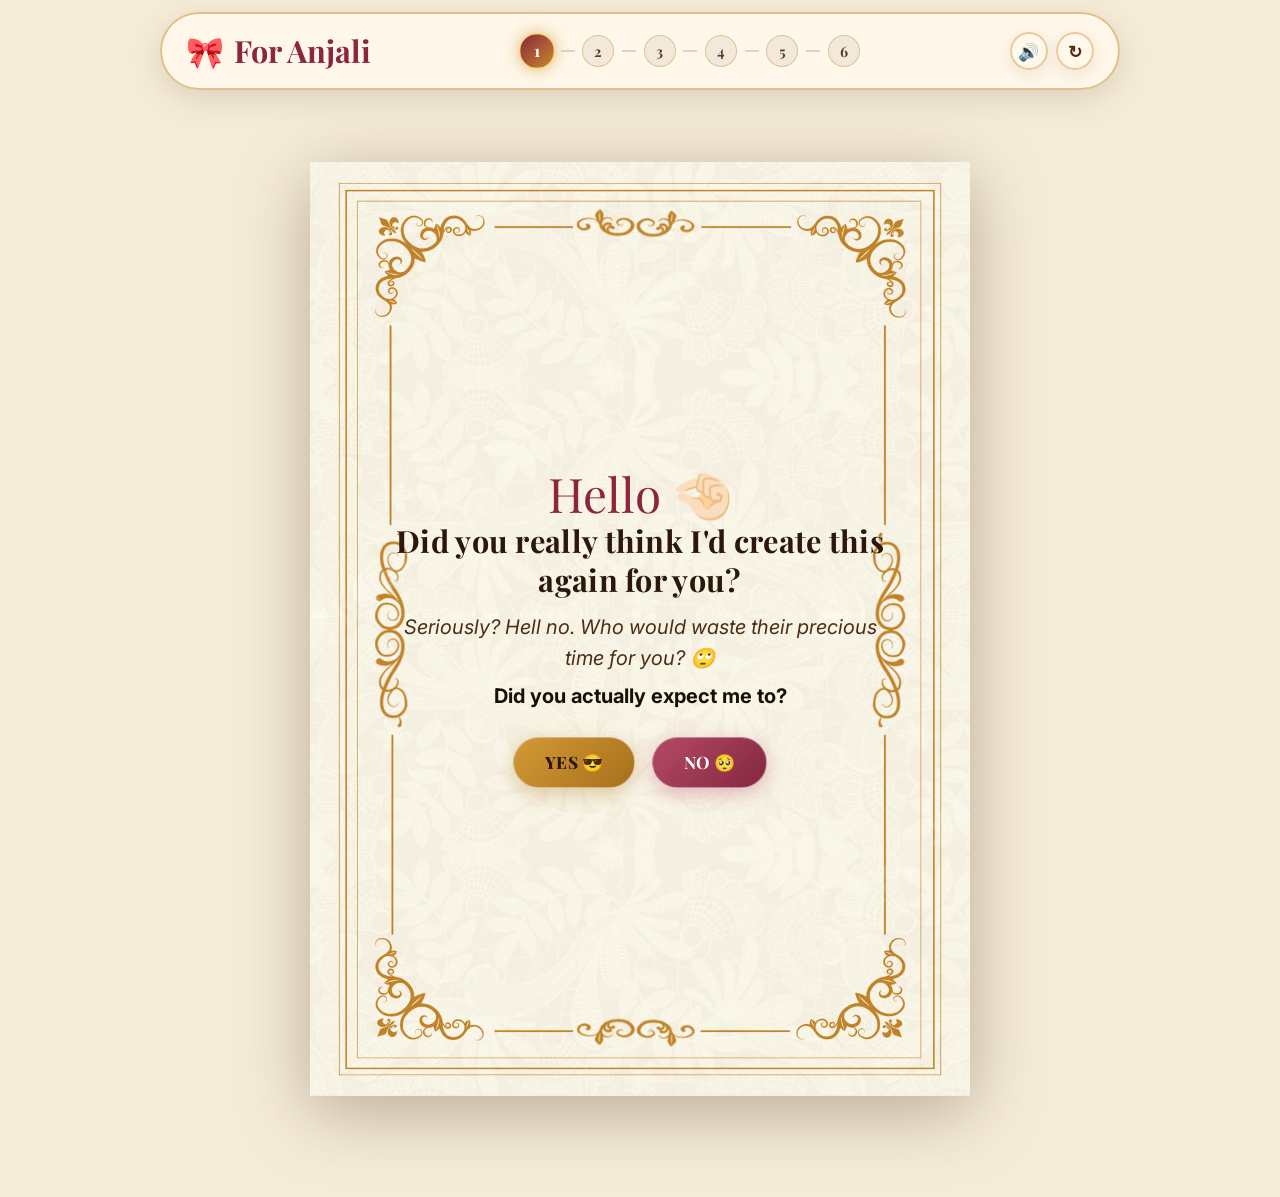
==== index.html @ f48ca557 "Add files via upload" ====
<!DOCTYPE html>
<html lang="en">

<head>
    <meta charset="UTF-8">
    <meta name="viewport"
        content="width=device-width, initial-scale=1.0, maximum-scale=1.0, viewport-fit=cover, user-scalable=no">
    <meta name="apple-mobile-web-app-capable" content="yes">
    <meta name="apple-mobile-web-app-status-bar-style" content="black-translucent">
    <title>Birthday Quest for Anjali Chandwani</title>
    <link rel="stylesheet" href="quest-core.css">
    <style>
        .page-container {
            width: min(100%, 980px);
            margin: 0 auto;
            padding: 1rem 1rem 3.5rem 1rem;
        }

        /* Screen Transitions */
        .quest-section {
            display: none;
            opacity: 0;
            transform: translateY(18px);
            transition: opacity 0.45s ease, transform 0.45s ease;
        }

        .quest-section.active {
            display: block;
            opacity: 1;
            transform: translateY(0);
        }

        /* ---------------------------------------------------------
           STAGE 1A: PARCHMENT SCROLL (starter.png)
           --------------------------------------------------------- */
        .scroll-wrapper {
            max-width: 660px;
            margin: 2.5rem auto;
            position: relative;
            filter: drop-shadow(0 15px 35px rgba(74, 44, 23, 0.35));
            animation: scrollUnroll 0.75s cubic-bezier(0.16, 1, 0.3, 1) forwards;
        }

        @keyframes scrollUnroll {
            from {
                opacity: 0;
                transform: scale(0.94) translateY(20px);
            }

            to {
                opacity: 1;
                transform: scale(1) translateY(0);
            }
        }

        .scroll-bg-img {
            width: 100%;
            display: block;
            user-select: none;
            pointer-events: none;
        }

        .scroll-content-overlay {
            position: absolute;
            inset: 12% 10% 12% 10%;
            display: flex;
            flex-direction: column;
            justify-content: center;
            align-items: center;
            text-align: center;
            padding: 1rem;
            color: #2b180a;
        }

        .scroll-eyebrow {
            font-family: var(--font-cursive);
            font-size: clamp(1.8rem, 4.5vw, 2.8rem);
            color: #8b263e;
            line-height: 1;
            margin-bottom: 0.3rem;
        }

        .scroll-title {
            font-family: var(--font-heading);
            font-size: clamp(1.2rem, 3.2vw, 1.8rem);
            font-weight: 700;
            color: #2b180a;
            line-height: 1.25;
            margin-bottom: 0.8rem;
        }

        .scroll-body {
            font-family: var(--font-body);
            font-size: clamp(1rem, 2.2vw, 1.18rem);
            color: #4a2e16;
            line-height: 1.5;
            margin-bottom: 0.5rem;
            font-style: italic;
        }

        .scroll-body.highlight {
            font-weight: 700;
            color: #1a0f06;
            font-style: normal;
        }

        .scroll-btn-group {
            display: flex;
            gap: 1rem;
            justify-content: center;
            flex-wrap: wrap;
            margin-top: 1rem;
            z-index: 10;
        }

        /* ---------------------------------------------------------
           STAGE 1B: VINTAGE LETTER CARD
           --------------------------------------------------------- */
        .vintage-card {
            max-width: 680px;
            margin: 3rem auto;
            padding: clamp(2rem, 5vw, 3.2rem);
            text-align: center;
        }

        .vintage-card-title {
            font-family: var(--font-heading);
            font-size: clamp(2rem, 5vw, 2.8rem);
            line-height: 1.2;
            margin-bottom: 1rem;
            color: #3b2210;
        }

        .vintage-p {
            color: var(--text-muted);
            font-size: clamp(1.05rem, 2.2vw, 1.25rem);
            line-height: 1.7;
            margin-bottom: 1.4rem;
        }

        /* ---------------------------------------------------------
           STAGE 2: PUZZLE #01 (5x4 IMAGE PUZZLE)
           --------------------------------------------------------- */
        .puzzle-header {
            text-align: center;
            margin-bottom: 1.8rem;
        }

        .puzzle-grid-layout {
            display: grid;
            grid-template-columns: 1fr 310px;
            gap: 1.6rem;
            align-items: start;
        }

        .board-container {
            padding: 1.4rem;
        }

        .puzzle-controls {
            display: flex;
            gap: 0.6rem;
            justify-content: center;
            margin-bottom: 1.2rem;
            flex-wrap: wrap;
        }

        .puzzle-stats-row {
            display: flex;
            gap: 0.8rem;
            margin-bottom: 1.2rem;
        }

        .puzzle-stat-box {
            flex: 1;
            background: rgba(255, 248, 235, 0.95);
            border: 1px solid rgba(198, 138, 44, 0.4);
            border-radius: var(--radius-sm);
            padding: 0.6rem;
            text-align: center;
        }

        .puzzle-stat-box strong {
            display: block;
            font-size: 1.35rem;
            font-family: var(--font-heading);
            color: var(--accent-crimson);
        }

        .puzzle-stat-box span {
            font-size: 0.75rem;
            color: var(--text-dim);
            text-transform: uppercase;
            letter-spacing: 0.1em;
        }

        /* 8 Rows x 6 Cols Board */
        .board-frame {
            background: #eddcc4;
            border: 2px solid rgba(198, 138, 44, 0.6);
            border-radius: var(--radius-md);
            padding: 8px;
            box-shadow: inset 0 2px 10px rgba(74, 44, 23, 0.25);
        }

        #puzzleBoard {
            width: 100%;
            aspect-ratio: 6 / 8;
            display: grid;
            grid-template-columns: repeat(6, 1fr);
            grid-template-rows: repeat(8, 1fr);
            gap: 3px;
            border-radius: 6px;
            overflow: hidden;
            background: #dfcbb0;
        }

        .puzzle-slot {
            position: relative;
            border: 1px dashed rgba(139, 90, 43, 0.4);
            background: rgba(255, 255, 255, 0.35);
            transition: all 0.15s ease;
            display: flex;
            align-items: center;
            justify-content: center;
        }

        .puzzle-slot.over {
            border-color: #8b263e;
            background: rgba(139, 38, 62, 0.2);
            box-shadow: inset 0 0 0 2px rgba(139, 38, 62, 0.4);
        }

        .puzzle-slot.correct {
            border: 1px solid rgba(45, 106, 79, 0.8);
        }

        .puzzle-slot.hint-target {
            border-color: var(--accent-crimson);
            box-shadow: inset 0 0 0 3px rgba(139, 38, 62, 0.6);
            animation: hintPulse 0.7s ease-in-out 4;
        }

        .puzzle-slot img {
            width: 100%;
            height: 100%;
            display: block;
            object-fit: cover;
            pointer-events: none;
            user-select: none;
        }

        /* Pieces Tray */
        .pieces-tray {
            padding: 1.3rem;
            margin-top: 1.4rem;
        }

        .tray-head {
            display: flex;
            justify-content: space-between;
            align-items: center;
            margin-bottom: 0.9rem;
        }

        .tray-head strong {
            font-size: 1.05rem;
            font-family: var(--font-heading);
            color: #2b180d;
        }

        .tray-head span {
            color: var(--text-dim);
            font-size: 0.82rem;
        }

        #piecesPool {
            display: grid;
            grid-template-columns: repeat(6, 1fr);
            gap: 8px;
        }

        .puzzle-piece {
            position: relative;
            aspect-ratio: 1 / 1.25;
            overflow: hidden;
            border: 2px solid rgba(198, 138, 44, 0.5);
            border-radius: 8px;
            background: #ebd8be;
            cursor: grab;
            touch-action: none;
            user-select: none;
            transition: transform 0.15s ease, border-color 0.15s ease, opacity 0.15s ease;
        }

        .puzzle-piece img {
            width: 100%;
            height: 100%;
            object-fit: cover;
            display: block;
            pointer-events: none;
        }

        .puzzle-piece.selected {
            border-color: var(--accent-crimson);
            box-shadow: 0 0 0 3px rgba(139, 38, 62, 0.4);
            transform: translateY(-4px) scale(1.05);
        }

        .puzzle-piece.hint-piece {
            border-color: var(--accent-crimson);
            box-shadow: 0 0 0 4px rgba(139, 38, 62, 0.5);
            animation: hintPulse 0.7s ease-in-out 4;
        }

        .puzzle-piece.placed {
            opacity: 0.25;
            filter: grayscale(0.7);
            pointer-events: none;
        }

        .piece-badge {
            position: absolute;
            right: 3px;
            bottom: 3px;
            padding: 2px 5px;
            border-radius: 4px;
            background: rgba(43, 24, 13, 0.85);
            font-size: 8px;
            font-weight: 800;
            color: #fff;
        }

        /* Preview Sidebar */
        .preview-sidebar {
            padding: 1.3rem;
        }

        .preview-img-wrap {
            border-radius: var(--radius-md);
            overflow: hidden;
            border: 2px solid rgba(198, 138, 44, 0.5);
            background: #fff;
            margin: 0.9rem 0;
            box-shadow: 0 8px 25px rgba(74, 44, 23, 0.15);
        }

        .preview-img-wrap img {
            width: 100%;
            display: block;
            object-fit: cover;
        }

        /* Drag Ghost */
        .puzzle-drag-ghost {
            position: fixed;
            z-index: 10000;
            width: 82px;
            aspect-ratio: 1 / 1.25;
            overflow: hidden;
            border: 2px solid #8b263e;
            border-radius: 8px;
            box-shadow: 0 15px 35px rgba(0, 0, 0, 0.4);
            pointer-events: none;
            transform: translate(-50%, -50%) rotate(2deg) scale(1.05);
        }

        .puzzle-drag-ghost img {
            width: 100%;
            height: 100%;
            display: block;
            object-fit: cover;
        }

        @keyframes hintPulse {

            0%,
            100% {
                transform: scale(1);
            }

            50% {
                transform: scale(0.93);
            }
        }

        /* Roast modal */
        .roast-meme-img {
            width: min(100%, 270px);
            border-radius: var(--radius-md);
            margin: 1.2rem auto;
            box-shadow: 0 10px 30px rgba(74, 44, 23, 0.35);
            border: 2px solid var(--accent-crimson);
            display: block;
        }

        @media (max-width: 860px) {
            .puzzle-grid-layout {
                grid-template-columns: 1fr;
            }

            .preview-sidebar {
                order: 3;
            }

            #piecesPool {
                grid-template-columns: repeat(4, 1fr);
            }

            .scroll-content-overlay {
                inset: 16% 8% 16% 8%;
            }
        }
    </style>
</head>

<body>
    <div class="quest-ambient-bg"></div>

    <main class="page-container">

        <!-- =========================================================
             STAGE 1A: THE VINTAGE SCROLL WELCOME (starter.png)
             ========================================================= -->
        <section id="welcomeScreenA" class="quest-section active">
            <div class="scroll-wrapper">
                <img src="starter.png" alt="Ancient Parchment Scroll" class="scroll-bg-img">
                <div class="scroll-content-overlay">
                    <div class="scroll-eyebrow">Hello 🤏🏻</div>
                    <h1 class="scroll-title">Did you really think I'd create this again for you?</h1>

                    <p class="scroll-body">
                        Seriously? Hell no. Who would waste their precious time for you? 🙄
                    </p>
                    <p class="scroll-body highlight">
                        Did you actually expect me to?
                    </p>

                    <div class="scroll-btn-group">
                        <button id="welcomeYesBtn" class="btn-quest btn-quest-gold">
                            YES 😎
                        </button>
                        <button id="welcomeNoBtn" class="btn-quest btn-quest-pink">
                            NO 🥺
                        </button>
                    </div>
                </div>
            </div>
        </section>

        <!-- =========================================================
             STAGE 1B: BIRTHDAY REVEAL NOTE
             ========================================================= -->
        <section id="welcomeScreenB" class="quest-section vintage-card glass-card">
            <div class="eyebrow">✨ Yes, I know who that stupid is.</div>
            <h1 class="vintage-card-title">That stupid “I'm.”</h1>

            <p class="vintage-p"
                style="font-size: 1.4rem; color: #8b263e; font-weight: 700; line-height: 1.4; margin: 0.8rem 0;">
                Btw... Happy Birthday, Miss Anjali Chandwani! 🎂
            </p>
            <p class="vintage-p">
                I have something prepared so enjoy and use your little mind (if you have one 😛).
            </p>

            <div class="scroll-btn-group" style="margin-top: 2rem;">
                <button id="letsGoBtn" class="btn-quest btn-quest-gold"
                    style="font-size: 1.1rem; padding: 0.9rem 2.8rem;">
                    Let's Go
                </button>
            </div>
        </section>

        <!-- =========================================================
             STAGE 2: PUZZLE #01 (8x6 IMAGE PUZZLE)
             ========================================================= -->
        <section id="puzzleSection" class="quest-section">
            <div class="puzzle-header">
                <div class="eyebrow">🧩 PUZZLE #01</div>
                <h1 style="font-size: clamp(2rem, 5vw, 3rem); margin-bottom: 0.5rem; color: #2b180d;">
                    Solve the Memory Puzzle
                </h1>
                <p
                    style="color: var(--text-muted); font-size: 1.1rem; max-width: 680px; margin: 0 auto 0.5rem auto; line-height: 1.65;">
                    Did you remember that you once told me you wanted to solve 1,000 puzzles?<br>
                    Because of your time constraints, here is a smaller one handcrafted just for you. 😏
                </p>
                <p
                    style="color: var(--text-dim); font-size: 0.92rem; max-width: 580px; margin: 0 auto 1.2rem auto; font-style: italic;">
                    — and yes, you have that pretty picture sitting there, supposedly hiding from the world. If I were
                    you, I'd definitely use it as my profile picture. Just saying. 🙃
                </p>
            </div>

            <div class="puzzle-grid-layout">
                <!-- Left Board & Pieces -->
                <div>
                    <div class="glass-card board-container">
                        <div class="puzzle-controls">
                            <button id="hintBtn" class="btn-quest btn-quest-secondary btn-sm" type="button">💡
                                Hint</button>
                            <button id="shuffleBtn" class="btn-quest btn-quest-secondary btn-sm" type="button">🔀
                                Shuffle</button>
                            <button id="resetPuzzleBtn" class="btn-quest btn-quest-secondary btn-sm" type="button">↻
                                Reset</button>
                        </div>

                        <div class="puzzle-stats-row">
                            <div class="puzzle-stat-box">
                                <strong id="placedCount">0</strong>
                                <span>Placed</span>
                            </div>
                            <div class="puzzle-stat-box">
                                <strong id="totalCount">48</strong>
                                <span>Total</span>
                            </div>
                            <div class="puzzle-stat-box">
                                <strong id="hintCount">0</strong>
                                <span>Hints Used</span>
                            </div>
                        </div>

                        <div class="board-frame">
                            <div id="puzzleBoard" aria-label="5 rows by 5 columns puzzle board"></div>
                        </div>
                    </div>

                    <!-- Pieces Tray -->
                    <div class="glass-card pieces-tray">
                        <div class="tray-head">
                            <strong>Puzzle Pieces</strong>
                            <span id="remainingCountText">48 pieces remaining</span>
                        </div>
                        <div id="piecesPool"></div>
                    </div>
                </div>

                <!-- Right Sidebar: Reference Image -->
                <aside class="glass-card preview-sidebar">
                    <div class="eyebrow">Reference Photo</div>
                    <h3 style="font-size: 1.25rem; margin-bottom: 0.2rem; color: #2b180d;">Profile Picture</h3>
                    <p style="color: var(--text-dim); font-size: 0.88rem;">
                        Keep this reference handy while assembling your puzzle!
                    </p>

                    <div class="preview-img-wrap">
                        <img src="miss_chand.png" alt="Target memory preview" id="refPreviewImg">
                    </div>

                    <p style="color: var(--text-muted); font-size: 0.85rem; line-height: 1.45;">
                        Tip: Click or drag any piece to place it on its corresponding grid slot!
                    </p>

                    <!-- Compliment card -->
                    <div
                        style="margin-top: 1.2rem; padding: 1rem 1.1rem; background: rgba(139, 38, 62, 0.08); border: 1px solid rgba(139, 38, 62, 0.25); border-radius: var(--radius-md);">
                        <p
                            style="color: #8b263e; font-family: var(--font-cursive); font-size: 1.6rem; margin: 0; line-height: 1.35;">
                            "I don't know if someone has told you this, but that is genuinely one of the cutest and
                            prettiest pictures you have (a little aesthetic, but really sweet)." 🌸
                        </p>
                    </div>
                </aside>
            </div>
        </section>

    </main>

    <!-- =========================================================
         MODAL: FUNNY ROAST ON "NO"
         ========================================================= -->
    <div id="roastModal" class="quest-modal-backdrop">
        <div class="quest-modal">
            <div class="eyebrow" style="color: var(--accent-crimson);">Caught You!</div>
            <h2 style="font-size: 1.7rem; margin-top: 0.4rem; color: #2b180d;">Did you really click NO? 😂</h2>
            <img src="funny_roast.jpeg" alt="Sassy Cat Meme" class="roast-meme-img">
            <p style="color: var(--text-muted); font-size: 1rem; line-height: 1.5; margin-bottom: 1.5rem;">
                Are you serious? We both know that's not true. Go back, make your choice, and admit it!
            </p>
            <button id="roastGoBackBtn" class="btn-quest btn-quest-gold" style="width: 100%;">
                Go Back & Choose YES 👈
            </button>
        </div>
    </div>

    <!-- =========================================================
         MODAL: PUZZLE #01 WIN REVEAL
         ========================================================= -->
    <div id="puzzleWinModal" class="quest-modal-backdrop">
        <div class="quest-modal">
            <div class="eyebrow" style="color: #2d6a4f;">🎉 PUZZLE #01 SOLVED</div>
            <h2 style="font-size: 1.9rem; margin: 0.4rem 0 0.8rem 0; color: #2b180d;">Memory Restored!</h2>

            <div
                style="background: rgba(198, 138, 44, 0.12); border: 1px solid rgba(198, 138, 44, 0.4); border-radius: var(--radius-md); padding: 1.3rem; margin: 1.2rem 0;">
                <p
                    style="font-size: 1.35rem; font-weight: 800; color: var(--accent-crimson); margin-bottom: 0.4rem; font-family: var(--font-heading);">
                    Remember this image carefully. 🧠
                </p>
                <p style="font-size: 1rem; color: var(--text-muted);">
                    You will need clues from this portrait in your subsequent cipher quests!
                </p>
            </div>

            <button id="iRememberBtn" class="btn-quest btn-quest-gold"
                style="width: 100%; font-size: 1.1rem; padding: 0.9rem;">
                I Remember 🧠 ➔ Enter Quest Hub
            </button>
        </div>
    </div>

    <!-- Scripts -->
    <script src="quest-core.js"></script>
    <script>
        document.addEventListener('DOMContentLoaded', () => {
            const state = QuestState.get();

            // Inject Vintage HUD
            injectQuestHUD(state.welcomeDone ? 2 : 1);
            injectFloatingLilies(8);

            const welcomeA = document.getElementById('welcomeScreenA');
            const welcomeB = document.getElementById('welcomeScreenB');
            const puzzleSection = document.getElementById('puzzleSection');
            const roastModal = document.getElementById('roastModal');
            const puzzleWinModal = document.getElementById('puzzleWinModal');

            // Navigation helpers
            function showScreen(screen) {
                [welcomeA, welcomeB, puzzleSection].forEach(s => s.classList.remove('active'));
                screen.classList.add('active');
                window.scrollTo({ top: 0, behavior: 'smooth' });
            }

            // Check URL hash or state to skip welcome if already done
            if (window.location.hash === '#puzzle-section' || state.welcomeDone) {
                showScreen(puzzleSection);
                injectQuestHUD(2);
            }

            // --- WELCOME FLOW EVENTS ---
            document.getElementById('welcomeNoBtn').addEventListener('click', () => {
                QuestAudio.playTone(320, 'sawtooth', 0.25, 0.15);
                roastModal.classList.add('show');
            });

            document.getElementById('roastGoBackBtn').addEventListener('click', () => {
                QuestAudio.playClick();
                roastModal.classList.remove('show');
            });

            document.getElementById('welcomeYesBtn').addEventListener('click', () => {
                QuestAudio.playSuccess();
                showScreen(welcomeB);
            });

            document.getElementById('letsGoBtn').addEventListener('click', () => {
                QuestAudio.playSuccess();
                QuestState.setWelcomeDone();
                showScreen(puzzleSection);
                injectQuestHUD(2);
                showToast("Puzzle #01: Assemble all 48 pieces! 🧩");
            });

            // --- PUZZLE #01 ENGINE (8x6) ---
            const ROWS = 5;
            const COLS = 5;
            const TOTAL_PIECES = ROWS * COLS;

            const board = document.getElementById('puzzleBoard');
            const piecesPool = document.getElementById('piecesPool');
            const placedCountEl = document.getElementById('placedCount');
            const totalCountEl = document.getElementById('totalCount');
            const hintCountEl = document.getElementById('hintCount');
            const remainingCountText = document.getElementById('remainingCountText');

            let pieces = [];
            let placed = new Set();
            let hintCount = 0;
            let activeDrag = null;
            let latestPointer = { x: 0, y: 0 };
            let autoScrollFrame = null;
            let selectedPieceForClick = null;

            function pieceSrc(row, col) {
                return `images_final/miss_chand_r${row}_c${col}.png`;
            }

            function initPuzzle() {
                board.innerHTML = '';
                piecesPool.innerHTML = '';
                placed.clear();
                hintCount = 0;
                pieces = [];

                // Create board slots
                for (let r = 1; r <= ROWS; r++) {
                    for (let c = 1; c <= COLS; c++) {
                        const id = `r${r}c${c}`;
                        pieces.push({
                            id,
                            row: r,
                            col: c,
                            src: pieceSrc(r, c)
                        });

                        const slot = document.createElement('div');
                        slot.className = 'puzzle-slot';
                        slot.dataset.id = id;
                        slot.dataset.row = r;
                        slot.dataset.col = c;
                        slot.setAttribute('aria-label', `Slot row ${r}, col ${c}`);

                        slot.addEventListener('click', () => handleSlotClick(slot));

                        board.appendChild(slot);
                    }
                }

                shuffleArray(pieces);
                renderPieces();
                updateStats();
            }

            function renderPieces() {
                piecesPool.innerHTML = '';
                pieces.forEach(p => {
                    const el = document.createElement('div');
                    el.className = 'puzzle-piece';
                    el.dataset.id = p.id;
                    el.dataset.row = p.row;
                    el.dataset.col = p.col;
                    el.setAttribute('role', 'button');

                    const img = document.createElement('img');
                    img.src = p.src;
                    img.alt = `Piece ${p.row},${p.col}`;
                    img.draggable = false;

                    const badge = document.createElement('div');
                    badge.className = 'piece-badge';
                    badge.textContent = `${p.row},${p.col}`;

                    el.append(img, badge);
                    piecesPool.appendChild(el);

                    el.addEventListener('pointerdown', startDrag, { passive: false });

                    el.addEventListener('click', (e) => {
                        e.stopPropagation();
                        handlePieceSelect(el, p);
                    });
                });
            }

            function shuffleArray(arr) {
                for (let i = arr.length - 1; i > 0; i--) {
                    const j = Math.floor(Math.random() * (i + 1));
                    [arr[i], arr[j]] = [arr[j], arr[i]];
                }
            }

            function updateStats() {
                placedCountEl.textContent = placed.size;
                totalCountEl.textContent = TOTAL_PIECES;
                hintCountEl.textContent = hintCount;
                const rem = TOTAL_PIECES - placed.size;
                remainingCountText.textContent = `${rem} piece${rem === 1 ? '' : 's'} remaining`;
            }

            function handlePieceSelect(pieceEl, piece) {
                if (placed.has(piece.id)) return;

                document.querySelectorAll('.puzzle-piece.selected').forEach(el => el.classList.remove('selected'));
                if (selectedPieceForClick && selectedPieceForClick.id === piece.id) {
                    selectedPieceForClick = null;
                } else {
                    selectedPieceForClick = piece;
                    pieceEl.classList.add('selected');
                    QuestAudio.playClick();

                    const boardEl = document.querySelector('.board-frame');
                    if (boardEl) {
                        boardEl.scrollIntoView({ behavior: 'smooth', block: 'center' });
                    }

                    const targetSlot = document.querySelector(`.puzzle-slot[data-id="${piece.id}"]`);
                    if (targetSlot) {
                        targetSlot.classList.add('over');
                        setTimeout(() => targetSlot.classList.remove('over'), 1400);
                    }

                    showToast(`Selected (${piece.row},${piece.col}). Tap its slot on the board!`);
                }
            }

            function handleSlotClick(slot) {
                if (!selectedPieceForClick) return;

                if (slot.dataset.id === selectedPieceForClick.id && !slot.querySelector('img')) {
                    placePiece(selectedPieceForClick, slot);
                    selectedPieceForClick = null;
                    document.querySelectorAll('.puzzle-piece.selected').forEach(el => el.classList.remove('selected'));
                } else {
                    QuestAudio.playTone(280, 'sawtooth', 0.15, 0.1);
                    slot.classList.add('over');
                    setTimeout(() => slot.classList.remove('over'), 280);
                    showToast('Not quite! Match row and column coordinates.');
                }
            }

            function placePiece(piece, slot) {
                const img = document.createElement('img');
                img.src = piece.src;
                img.alt = '';
                img.draggable = false;

                slot.appendChild(img);
                slot.classList.add('correct');
                placed.add(piece.id);

                const pieceEl = document.querySelector(`.puzzle-piece[data-id="${piece.id}"]`);
                if (pieceEl) pieceEl.classList.add('placed');

                QuestAudio.playDrop();
                updateStats();

                if (placed.size === TOTAL_PIECES) {
                    triggerWin();
                }
            }

            function triggerWin() {
                QuestState.setImagePuzzleDone();
                triggerQuestConfetti(4500);
                setTimeout(() => {
                    puzzleWinModal.classList.add('show');
                }, 700);
            }

            document.getElementById('iRememberBtn').addEventListener('click', () => {
                QuestAudio.playSuccess();
                window.location.href = 'hub.html';
            });

            /* AUTOMATIC PAGE SCROLL WHILE DRAGGING */
            function startAutoScroll() {
                if (autoScrollFrame) return;

                const tick = () => {
                    if (!activeDrag) {
                        autoScrollFrame = null;
                        return;
                    }

                    const y = latestPointer.y;
                    const height = window.innerHeight;
                    const edge = 110;
                    let amount = 0;

                    if (y < edge) {
                        const intensity = Math.max(0, edge - y) / edge;
                        amount = -Math.max(3.5, 20 * intensity);
                    } else if (y > height - edge) {
                        const intensity = Math.max(0, y - (height - edge)) / edge;
                        amount = Math.max(3.5, 20 * intensity);
                    }

                    if (amount !== 0) {
                        window.scrollBy(0, amount);

                        document.querySelectorAll('.puzzle-slot.over').forEach(s => s.classList.remove('over'));
                        const slot = getSlotUnder(latestPointer.x, latestPointer.y);
                        if (slot && !slot.querySelector('img')) {
                            slot.classList.add('over');
                        }
                    }

                    autoScrollFrame = requestAnimationFrame(tick);
                };

                autoScrollFrame = requestAnimationFrame(tick);
            }

            function stopAutoScroll() {
                if (autoScrollFrame) {
                    cancelAnimationFrame(autoScrollFrame);
                    autoScrollFrame = null;
                }
            }

            // Drag & drop logic
            function startDrag(event) {
                if (event.pointerType === 'mouse' && event.button !== 0) return;
                const pieceEl = event.currentTarget;
                const id = pieceEl.dataset.id;
                if (placed.has(id)) return;

                event.preventDefault();
                latestPointer.x = event.clientX;
                latestPointer.y = event.clientY;

                activeDrag = {
                    id,
                    pieceEl,
                    pointerId: event.pointerId,
                    ghost: null
                };

                pieceEl.classList.add('selected');
                try { pieceEl.setPointerCapture(event.pointerId); } catch (_) { }

                const ghost = document.createElement('div');
                ghost.className = 'puzzle-drag-ghost';
                const ghostImg = document.createElement('img');
                ghostImg.src = pieceEl.querySelector('img').src;
                ghost.appendChild(ghostImg);
                ghost.style.left = `${event.clientX}px`;
                ghost.style.top = `${event.clientY}px`;
                document.body.appendChild(ghost);
                activeDrag.ghost = ghost;

                startAutoScroll();

                window.addEventListener('pointermove', moveDrag, { passive: false });
                window.addEventListener('pointerup', endDrag, { passive: false });
                window.addEventListener('pointercancel', cleanupDrag, { passive: false });
            }

            function moveDrag(event) {
                if (!activeDrag || event.pointerId !== activeDrag.pointerId) return;
                event.preventDefault();
                latestPointer.x = event.clientX;
                latestPointer.y = event.clientY;

                if (activeDrag.ghost) {
                    activeDrag.ghost.style.left = `${event.clientX}px`;
                    activeDrag.ghost.style.top = `${event.clientY}px`;
                }

                document.querySelectorAll('.puzzle-slot.over').forEach(s => s.classList.remove('over'));
                const slot = getSlotUnder(event.clientX, event.clientY);
                if (slot && !slot.querySelector('img')) {
                    slot.classList.add('over');
                }
            }

            function endDrag(event) {
                if (!activeDrag || event.pointerId !== activeDrag.pointerId) return;
                event.preventDefault();

                const drag = activeDrag;
                const slot = getSlotUnder(event.clientX, event.clientY);
                cleanupDrag();

                if (!slot) return;

                const piece = pieces.find(p => p.id === drag.id);
                if (!piece) return;

                if (slot.dataset.id === piece.id && !slot.querySelector('img')) {
                    placePiece(piece, slot);
                } else {
                    QuestAudio.playTone(260, 'sawtooth', 0.12, 0.1);
                    slot.classList.add('over');
                    setTimeout(() => slot.classList.remove('over'), 260);
                    showToast('Not quite! Match row and column coordinates.');
                }
            }

            function cleanupDrag() {
                if (!activeDrag) return;
                stopAutoScroll();
                activeDrag.pieceEl.classList.remove('selected');
                if (activeDrag.ghost) activeDrag.ghost.remove();
                document.querySelectorAll('.puzzle-slot.over').forEach(s => s.classList.remove('over'));

                window.removeEventListener('pointermove', moveDrag);
                window.removeEventListener('pointerup', endDrag);
                window.removeEventListener('pointercancel', cleanupDrag);
                activeDrag = null;
            }

            function getSlotUnder(x, y) {
                const els = document.elementsFromPoint(x, y);
                return els.find(el => el.classList && el.classList.contains('puzzle-slot'));
            }

            // Controls
            document.getElementById('hintBtn').addEventListener('click', () => {
                if (placed.size === TOTAL_PIECES) return;
                const unplaced = pieces.find(p => !placed.has(p.id));
                if (!unplaced) return;

                hintCount++;
                updateStats();

                document.querySelectorAll('.hint-piece, .hint-target').forEach(el => el.classList.remove('hint-piece', 'hint-target'));

                const pieceEl = document.querySelector(`.puzzle-piece[data-id="${unplaced.id}"]`);
                const slot = document.querySelector(`.puzzle-slot[data-id="${unplaced.id}"]`);

                pieceEl?.classList.add('hint-piece');
                slot?.classList.add('hint-target');
                showToast(`💡 Hint: Row ${unplaced.row}, Col ${unplaced.col}`);

                setTimeout(() => {
                    pieceEl?.classList.remove('hint-piece');
                    slot?.classList.remove('hint-target');
                }, 3200);
            });

            document.getElementById('shuffleBtn').addEventListener('click', () => {
                const remaining = pieces.filter(p => !placed.has(p.id));
                shuffleArray(remaining);
                let idx = 0;
                pieces = pieces.map(p => placed.has(p.id) ? p : remaining[idx++]);
                renderPieces();
                pieces.forEach(p => {
                    if (placed.has(p.id)) {
                        document.querySelector(`.puzzle-piece[data-id="${p.id}"]`)?.classList.add('placed');
                    }
                });
                showToast('Pieces shuffled 🔀');
            });

            document.getElementById('resetPuzzleBtn').addEventListener('click', () => {
                if (confirm('Reset the puzzle board?')) {
                    initPuzzle();
                    showToast('Puzzle reset. Good luck! 🧩');
                }
            });

            document.addEventListener('dragstart', e => e.preventDefault());

            initPuzzle();
        });
    </script>
</body>

</html>
---- quest-core.css ----
/* =========================================================
   FOR ANJALI CHANDWANI - VINTAGE PARCHMENT BIRTHDAY QUEST
   Natural Antique Paper & Warm Nostalgic Aesthetic
   ========================================================= */

@import url('https://fonts.googleapis.com/css2?family=Inter:wght@400;500;600;700&family=Playfair+Display:ital,wght@0,600;0,700;0,800;1,600;1,700&family=Outfit:wght@500;600;700;800&display=swap');

:root {
    /* Warm Natural Parchment Palette */
    --bg-paper: #f5ecd8;
    --text-main: #2d1b0f;
    --text-muted: #5c3e28;
    --text-dim: #8c684d;

    --accent-crimson: #8b263e;
    --accent-rose: #b54a65;
    --accent-gold: #c68a2c;
    --accent-amber: #d99026;
    --accent-wood: #4a2c17;
    --accent-mint: #2d6a4f;

    --border-gold: rgba(198, 138, 44, 0.45);
    --border-subtle: rgba(92, 62, 40, 0.2);

    /* Card Backgrounds */
    --card-bg: rgba(255, 250, 240, 0.92);
    --card-bg-warm: rgba(252, 246, 235, 0.96);
    
    /* Typography - Simple, Clean & Beautiful */
    --font-royal: 'Playfair Display', Georgia, serif;
    --font-heading: 'Playfair Display', Georgia, serif;
    --font-cursive: 'Playfair Display', Georgia, serif;
    --font-handwriting: 'Outfit', 'Inter', sans-serif;
    --font-body: 'Inter', -apple-system, BlinkMacSystemFont, 'Segoe UI', Roboto, sans-serif;

    --radius-sm: 8px;
    --radius-md: 14px;
    --radius-lg: 20px;
    --radius-pill: 9999px;

    --shadow-soft: 0 10px 30px rgba(74, 44, 23, 0.12), 0 2px 6px rgba(74, 44, 23, 0.06);
    --shadow-hover: 0 15px 40px rgba(74, 44, 23, 0.2), 0 0 15px rgba(198, 138, 44, 0.2);
}

* {
    box-sizing: border-box;
    margin: 0;
    padding: 0;
    -webkit-tap-highlight-color: transparent;
}

html, body {
    min-height: 100%;
    background-color: var(--bg-paper);
    color: var(--text-main);
    font-family: var(--font-body);
    font-size: 17px;
    line-height: 1.6;
    overflow-x: hidden;
    scroll-behavior: smooth;
}

/* Universal Natural Parchment Background */
.quest-ambient-bg {
    position: fixed;
    inset: 0;
    z-index: -10;
    pointer-events: none;
    background: url('background.png') center/cover no-repeat fixed;
}

/* Typography Helpers */
h1, h2, h3, h4, h5, h6 {
    font-family: var(--font-heading);
    color: #2b180d;
    letter-spacing: 0.01em;
}

.vintage-cursive {
    font-family: var(--font-heading);
    font-style: italic;
    color: var(--accent-crimson);
    line-height: 1.35;
}

.vintage-handwriting {
    font-family: var(--font-handwriting);
    line-height: 1.4;
}

.vintage-title {
    font-family: var(--font-heading);
    color: #2b180d;
}

.eyebrow {
    font-family: var(--font-handwriting);
    font-size: 0.92rem;
    font-weight: 700;
    text-transform: uppercase;
    letter-spacing: 0.12em;
    color: var(--accent-crimson);
    margin-bottom: 0.35rem;
    display: inline-flex;
    align-items: center;
    gap: 8px;
}

/* Parchment Cards */
.glass-card, .parchment-card {
    background: var(--card-bg-warm);
    color: var(--text-main);
    border: 2px solid rgba(198, 138, 44, 0.4);
    border-radius: var(--radius-lg);
    box-shadow: var(--shadow-soft);
    position: relative;
    overflow: hidden;
    backdrop-filter: blur(12px);
    -webkit-backdrop-filter: blur(12px);
    transition: transform 0.25s ease, border-color 0.25s ease, box-shadow 0.25s ease;
}

.glass-card::before {
    content: "";
    position: absolute;
    inset: 0;
    border-radius: inherit;
    padding: 1px;
    background: linear-gradient(135deg, rgba(255, 255, 255, 0.8), transparent 50%, rgba(198, 138, 44, 0.3));
    -webkit-mask: linear-gradient(#fff 0 0) content-box, linear-gradient(#fff 0 0);
    -webkit-mask-composite: xor;
    mask-composite: exclude;
    pointer-events: none;
}

/* HUD */
.quest-hud {
    width: min(100%, 960px);
    margin: 0 auto 1.4rem auto;
    padding: 0.75rem 1.4rem;
    background: rgba(255, 248, 235, 0.92);
    border: 2px solid rgba(198, 138, 44, 0.5);
    border-radius: var(--radius-pill);
    backdrop-filter: blur(16px);
    display: flex;
    align-items: center;
    justify-content: space-between;
    gap: 1rem;
    position: sticky;
    top: 12px;
    z-index: 900;
    box-shadow: 0 8px 30px rgba(74, 44, 23, 0.15);
}

.quest-brand {
    display: flex;
    align-items: center;
    gap: 0.6rem;
    font-family: var(--font-cursive);
    font-size: 1.8rem;
    font-weight: 700;
    color: #8b263e;
    text-decoration: none;
    white-space: nowrap;
}

.quest-steps {
    display: flex;
    align-items: center;
    gap: 0.45rem;
}

.quest-step-dot {
    width: 32px;
    height: 32px;
    border-radius: 50%;
    background: rgba(92, 62, 40, 0.08);
    border: 1px solid rgba(198, 138, 44, 0.4);
    display: flex;
    align-items: center;
    justify-content: center;
    font-family: var(--font-heading);
    font-size: 0.85rem;
    font-weight: 700;
    color: var(--text-muted);
    transition: all 0.2s ease;
    text-decoration: none;
}

.quest-step-dot.active {
    background: linear-gradient(135deg, #8b263e, #c68a2c);
    color: #fff;
    border-color: #ffd166;
    box-shadow: 0 0 14px rgba(198, 138, 44, 0.6);
    transform: scale(1.12);
}

.quest-step-dot.completed {
    background: rgba(45, 106, 79, 0.18);
    border-color: rgba(45, 106, 79, 0.6);
    color: #2d6a4f;
    font-weight: 800;
}

.quest-step-line {
    width: 14px;
    height: 2px;
    background: rgba(92, 62, 40, 0.2);
}

.quest-step-line.filled {
    background: #c68a2c;
}

.hud-actions {
    display: flex;
    align-items: center;
    gap: 0.5rem;
}

/* Buttons */
.btn-quest {
    font-family: var(--font-heading);
    font-weight: 700;
    font-size: 1rem;
    letter-spacing: 0.02em;
    padding: 0.8rem 1.8rem;
    border-radius: var(--radius-pill);
    border: 1px solid rgba(255, 255, 255, 0.4);
    cursor: pointer;
    display: inline-flex;
    align-items: center;
    justify-content: center;
    gap: 0.6rem;
    text-decoration: none;
    color: #ffffff;
    background: linear-gradient(135deg, #8b263e 0%, #631729 100%);
    box-shadow: 0 6px 20px rgba(139, 38, 62, 0.35);
    transition: transform 0.2s ease, box-shadow 0.2s ease, filter 0.2s ease;
    user-select: none;
}

.btn-quest:hover {
    transform: translateY(-2px);
    box-shadow: 0 10px 25px rgba(139, 38, 62, 0.5);
    filter: brightness(1.06);
}

.btn-quest:active {
    transform: translateY(1px);
}

.btn-quest-gold {
    background: linear-gradient(135deg, #d49a37 0%, #a66f1b 100%);
    color: #2b180d;
    font-weight: 800;
    box-shadow: 0 6px 20px rgba(166, 111, 27, 0.35);
}

.btn-quest-gold:hover {
    box-shadow: 0 10px 25px rgba(166, 111, 27, 0.55);
}

.btn-quest-pink {
    background: linear-gradient(135deg, #b54a65 0%, #83273e 100%);
    box-shadow: 0 6px 20px rgba(181, 74, 101, 0.35);
}

.btn-quest-secondary {
    background: rgba(255, 248, 235, 0.9);
    border: 2px solid rgba(198, 138, 44, 0.4);
    color: #4a2c17;
    box-shadow: 0 4px 15px rgba(74, 44, 23, 0.1);
}

.btn-quest-secondary:hover {
    background: #ffffff;
    border-color: rgba(198, 138, 44, 0.8);
    color: #2b180d;
}

.btn-sm {
    padding: 0.45rem 0.95rem;
    font-size: 0.85rem;
}

.btn-icon {
    width: 38px;
    height: 38px;
    border-radius: 50%;
    padding: 0;
}

/* Modals */
.quest-modal-backdrop {
    position: fixed;
    inset: 0;
    z-index: 2000;
    background: rgba(43, 24, 13, 0.65);
    backdrop-filter: blur(8px);
    -webkit-backdrop-filter: blur(8px);
    display: flex;
    align-items: center;
    justify-content: center;
    padding: 1.2rem;
    opacity: 0;
    pointer-events: none;
    transition: opacity 0.3s ease;
}

.quest-modal-backdrop.show {
    opacity: 1;
    pointer-events: auto;
}

.quest-modal {
    width: min(100%, 500px);
    background: var(--card-bg-warm);
    border: 2px solid rgba(198, 138, 44, 0.6);
    border-radius: var(--radius-lg);
    padding: 2.2rem;
    text-align: center;
    box-shadow: 0 25px 70px rgba(43, 24, 13, 0.4);
    transform: scale(0.92) translateY(20px);
    transition: transform 0.35s cubic-bezier(0.16, 1, 0.3, 1);
    color: var(--text-main);
}

.quest-modal-backdrop.show .quest-modal {
    transform: scale(1) translateY(0);
}

/* Toast */
.quest-toast {
    position: fixed;
    bottom: 24px;
    left: 50%;
    transform: translateX(-50%) translateY(100px);
    background: rgba(255, 248, 235, 0.98);
    border: 2px solid rgba(198, 138, 44, 0.6);
    border-radius: var(--radius-pill);
    padding: 0.8rem 1.6rem;
    font-family: var(--font-body);
    font-size: 1rem;
    font-weight: 700;
    color: #2b180d;
    box-shadow: 0 12px 35px rgba(74, 44, 23, 0.25);
    backdrop-filter: blur(16px);
    z-index: 3000;
    pointer-events: none;
    opacity: 0;
    transition: all 0.3s cubic-bezier(0.16, 1, 0.3, 1);
    white-space: nowrap;
    max-width: 90vw;
    text-overflow: ellipsis;
    overflow: hidden;
}

.quest-toast.show {
    transform: translateX(-50%) translateY(0);
    opacity: 1;
}

/* Confetti Canvas */
#questConfettiCanvas {
    position: fixed;
    inset: 0;
    width: 100vw;
    height: 100vh;
    pointer-events: none;
    z-index: 5000;
}

/* Floating Lilies */
.floating-lilies-stage {
    position: fixed;
    inset: 0;
    z-index: -5;
    pointer-events: none;
    overflow: hidden;
}

.floating-lily {
    position: absolute;
    bottom: -80px;
    width: 38px;
    height: 38px;
    opacity: 0;
    animation: lilyFloatUp var(--duration, 10s) ease-in var(--delay, 0s) infinite;
}

@keyframes lilyFloatUp {
    0% { transform: translateY(0) rotate(0deg) scale(0.6); opacity: 0; }
    15% { opacity: 0.6; }
    85% { opacity: 0.6; }
    100% { transform: translateY(-115vh) rotate(360deg) scale(1.05); opacity: 0; }
}

@media (max-width: 768px) {
    .quest-hud {
        padding: 0.65rem 0.9rem;
        top: 8px;
    }

    .quest-steps {
        gap: 0.3rem;
    }

    .quest-step-dot {
        width: 28px;
        height: 28px;
        font-size: 0.78rem;
    }

    .quest-step-line {
        width: 8px;
    }

    .quest-brand span {
        display: none;
    }
}
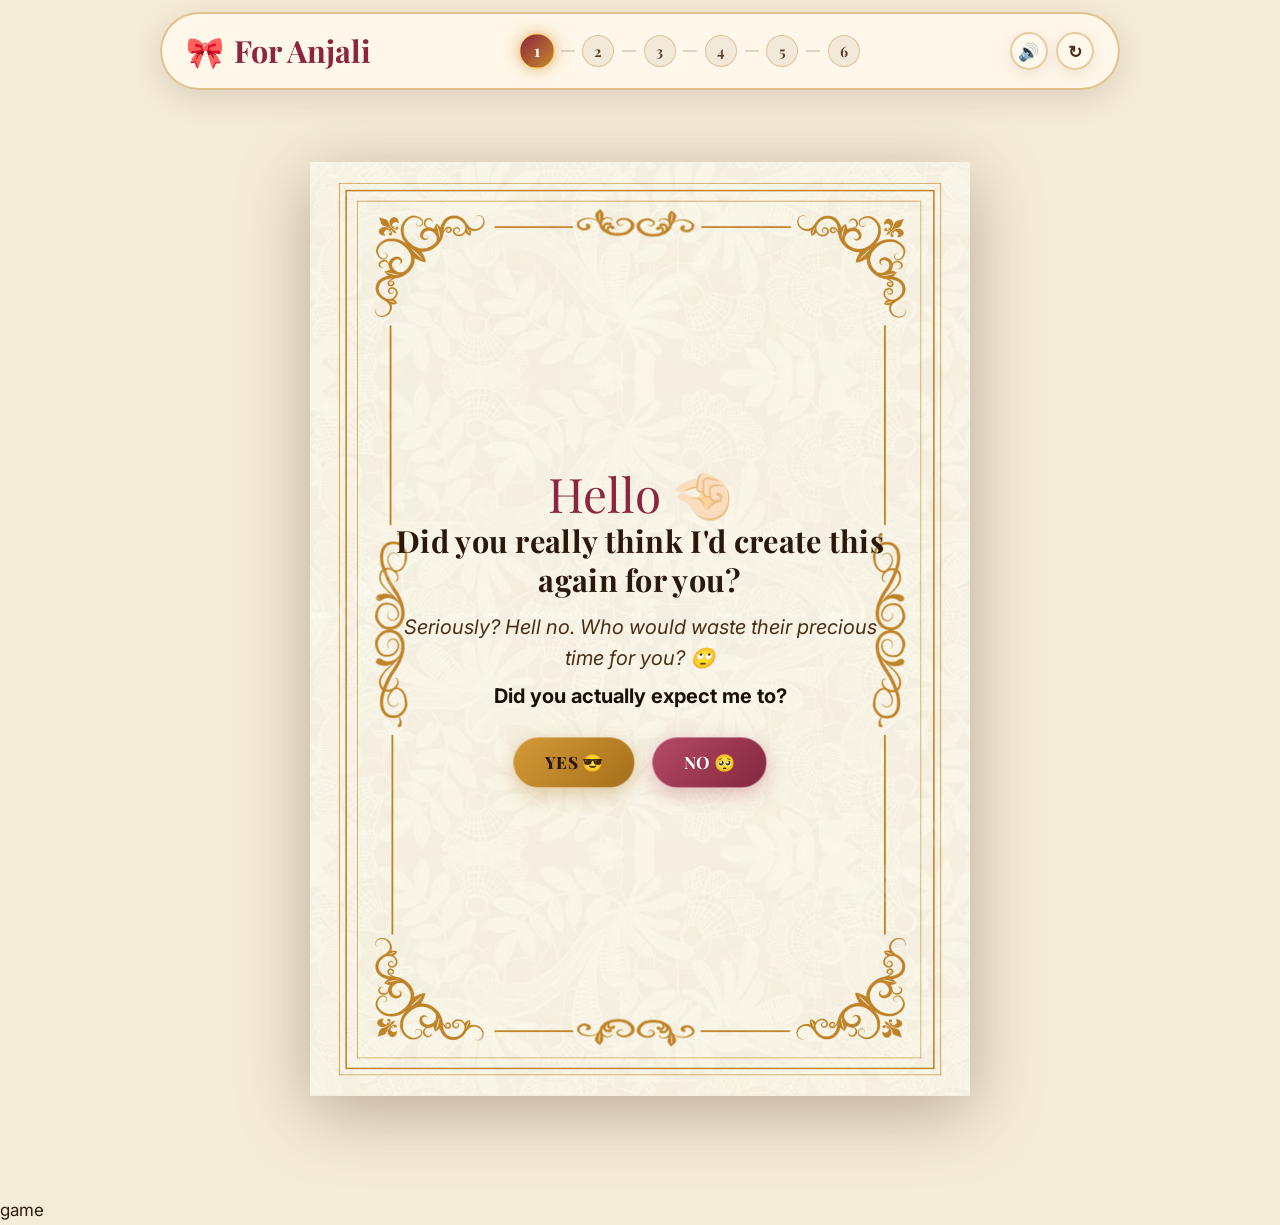
==== commit 8c78418c: "Add files via upload" ====
--- a/index.html
+++ b/index.html
@@ -148,7 +148,7 @@
 
         .puzzle-grid-layout {
             display: grid;
-            grid-template-columns: 1fr 310px;
+            grid-template-columns: minmax(0, 1fr) 310px;
             gap: 1.6rem;
             align-items: start;
         }
@@ -194,7 +194,7 @@
             letter-spacing: 0.1em;
         }
 
-        /* 8 Rows x 6 Cols Board */
+        /* 5 Rows x 5 Cols Board */
         .board-frame {
             background: #eddcc4;
             border: 2px solid rgba(198, 138, 44, 0.6);
@@ -205,10 +205,10 @@
 
         #puzzleBoard {
             width: 100%;
-            aspect-ratio: 6 / 8;
+            aspect-ratio: 1 / 1;
             display: grid;
-            grid-template-columns: repeat(6, 1fr);
-            grid-template-rows: repeat(8, 1fr);
+            grid-template-columns: repeat(5, 1fr);
+            grid-template-rows: repeat(5, 1fr);
             gap: 3px;
             border-radius: 6px;
             overflow: hidden;
@@ -276,13 +276,13 @@
 
         #piecesPool {
             display: grid;
-            grid-template-columns: repeat(6, 1fr);
+            grid-template-columns: repeat(5, 1fr);
             gap: 8px;
         }
 
         .puzzle-piece {
             position: relative;
-            aspect-ratio: 1 / 1.25;
+            aspect-ratio: 1 / 1;
             overflow: hidden;
             border: 2px solid rgba(198, 138, 44, 0.5);
             border-radius: 8px;
@@ -472,7 +472,7 @@
         </section>
 
         <!-- =========================================================
-             STAGE 2: PUZZLE #01 (8x6 IMAGE PUZZLE)
+             STAGE 2: PUZZLE #01 (5x5 IMAGE PUZZLE)
              ========================================================= -->
         <section id="puzzleSection" class="quest-section">
             <div class="puzzle-header">
@@ -511,7 +511,7 @@
                                 <span>Placed</span>
                             </div>
                             <div class="puzzle-stat-box">
-                                <strong id="totalCount">48</strong>
+                                <strong id="totalCount">25</strong>
                                 <span>Total</span>
                             </div>
                             <div class="puzzle-stat-box">
@@ -529,7 +529,7 @@
                     <div class="glass-card pieces-tray">
                         <div class="tray-head">
                             <strong>Puzzle Pieces</strong>
-                            <span id="remainingCountText">48 pieces remaining</span>
+                            <span id="remainingCountText">25 pieces remaining</span>
                         </div>
                         <div id="piecesPool"></div>
                     </div>
@@ -659,10 +659,10 @@
                 QuestState.setWelcomeDone();
                 showScreen(puzzleSection);
                 injectQuestHUD(2);
-                showToast("Puzzle #01: Assemble all 48 pieces! 🧩");
+                showToast("Puzzle #01: Assemble all 25 pieces! 🧩");
             });
 
-            // --- PUZZLE #01 ENGINE (8x6) ---
+            // --- PUZZLE #01 ENGINE (5x5) ---
             const ROWS = 5;
             const COLS = 5;
             const TOTAL_PIECES = ROWS * COLS;
@@ -739,7 +739,7 @@
 
                     const badge = document.createElement('div');
                     badge.className = 'piece-badge';
-                    badge.textContent = `${p.row},${p.col}`;
+                    // badge.textContent = `${p.row},${p.col}`;
 
                     el.append(img, badge);
                     piecesPool.appendChild(el);
@@ -1038,4 +1038,6 @@
     </script>
 </body>
 
+game
+
 </html>
